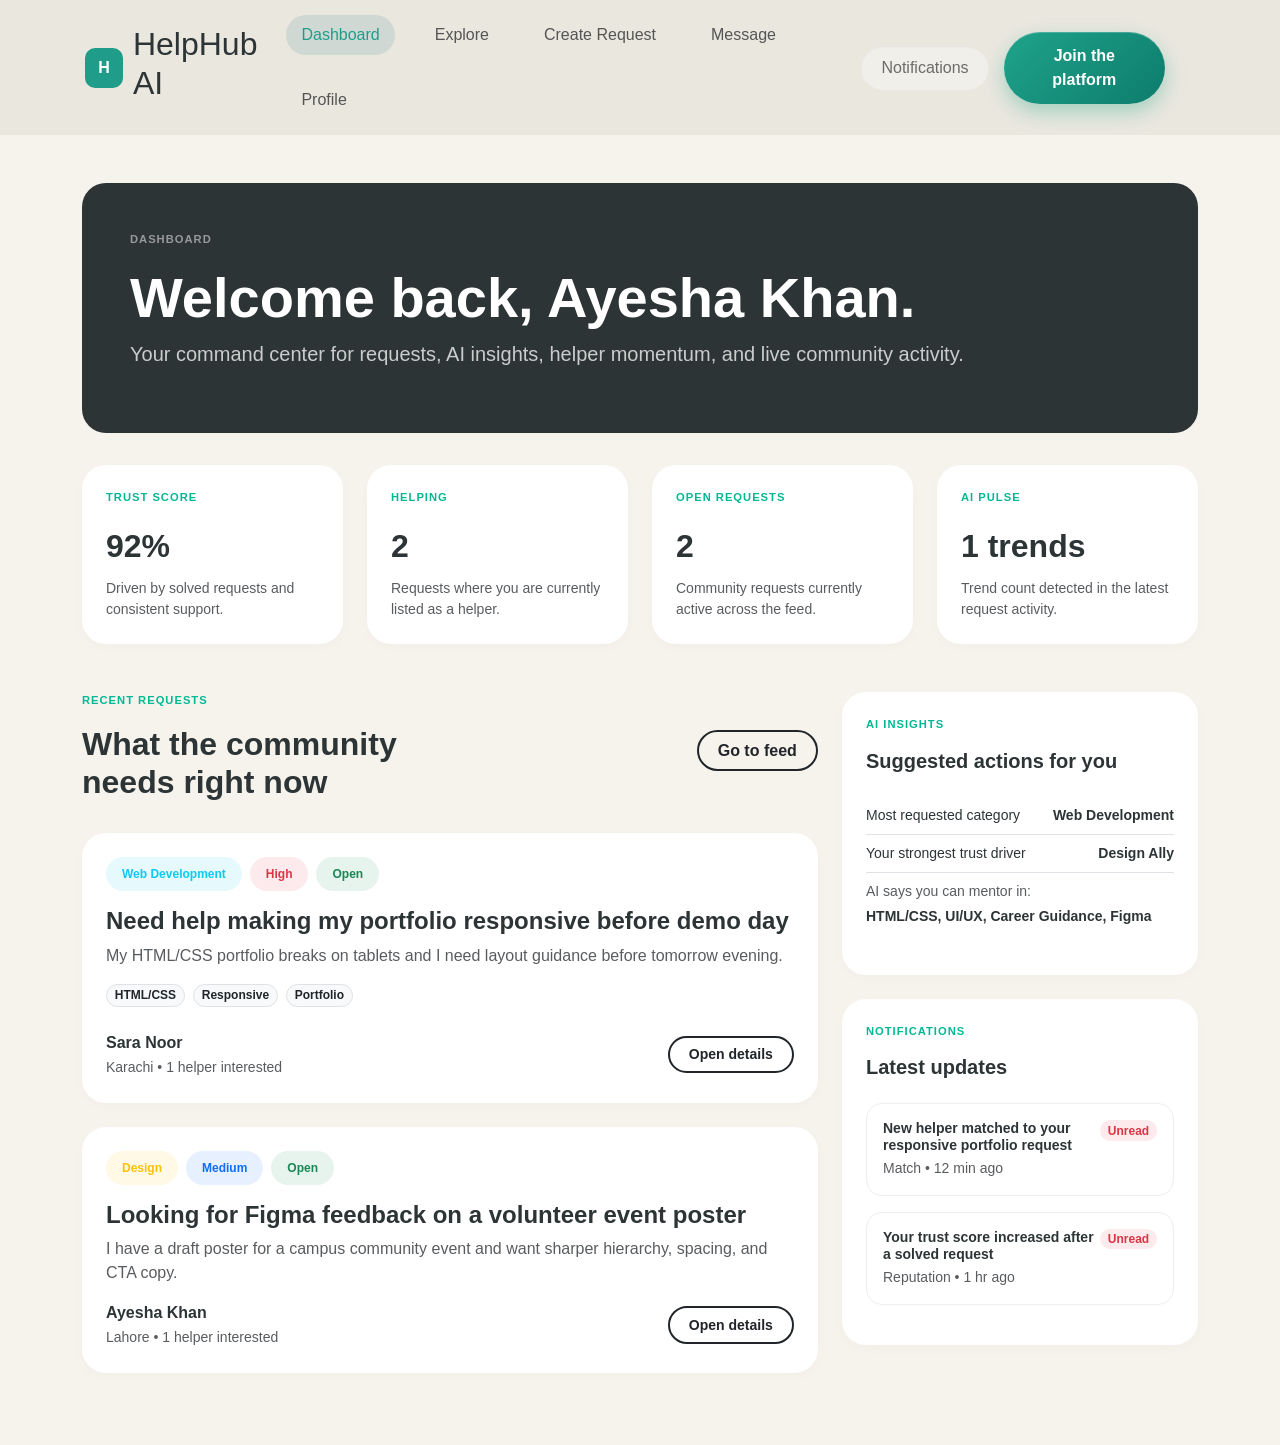
==== dashboard.html @ c514f924 "Hacaton Completed" ====
<!DOCTYPE html>
<html lang="en">
<head>
    <meta charset="UTF-8">
    <meta name="viewport" content="width=device-width, initial-scale=1.0">
    <title>HelpHub AI - Dashboard</title>
    <link href="https://cdn.jsdelivr.net/npm/bootstrap@5.3.0/dist/css/bootstrap.min.css" rel="stylesheet">
    <style>
        :root {
            --bg-color: #f6f3ed;
            --dark-card: #2d3436;
            --accent-green: #00b894;
        }

        body {
            background-color: var(--bg-color);
            font-family: 'Segoe UI', Tahoma, Geneva, Verdana, sans-serif;
            color: #2d3436;
        }

        .custom-card {
            border: none;
            border-radius: 24px;
            background: white;
            box-shadow: 0 4px 12px rgba(0,0,0,0.02);
        }

        .hero-section {
            background-color: var(--dark-card);
            border-radius: 24px;
            padding: 3rem;
            color: white;
            margin-bottom: 2rem;
        }

        .stat-card {
            padding: 1.5rem;
            height: 100%;
        }

        .stat-value {
            font-size: 2rem;
            font-weight: 700;
            margin-bottom: 0.5rem;
        }

        .badge-custom {
            padding: 0.5rem 1rem;
            border-radius: 50px;
            font-weight: 600;
            font-size: 0.75rem;
            text-transform: capitalize;
        }

        .btn-outline-dark {
            border-radius: 50px;
            border-width: 2px;
            font-weight: 600;
            padding: 0.4rem 1.2rem;
        }

        .notification-item {
            background: #fff;
            border: 1px solid #eee;
            border-radius: 16px;
            padding: 1rem;
            margin-bottom: 1rem;
        }

        .small-caps {
            text-transform: uppercase;
            letter-spacing: 1px;
            font-weight: 800;
            font-size: 0.7rem;
            color: var(--accent-green);
        }
        .header{
    width: 100%;
}
/* Header */
.container-header {
    background: #eae7df;
    padding: 15px 25px;
    display: flex;
    align-items: center;
    justify-content: space-between;
}

/* Logo */
.logo {
    display: flex;
    margin-left: 60px;
    cursor: pointer;
    align-items: center;
    gap: 10px;

}

.logo-box {
    background: #1f9d8a;
    color: white;
    width: 40px;
    height: 40px;
    border-radius: 10px;
    display: flex;
    align-items: center;
    justify-content: center;
    font-weight: bold;
}

/* Nav */
.nav {
    display: flex;
    gap: 25px;
}

.nav a {
    text-decoration: none;
    color: #555;
    font-weight: 500;
    padding: 8px 15px;
    border-radius: 20px;
}

.nav a.active {
    background: #cfd8d3;
    color: #1f9d8a;
}

/* Right side */
.right {
    display: flex;
    align-items: center;
    gap: 15px;
}



/* Live community signals (left button) */
.signal-btn {
    border: none;
    background: #f1efea;
    padding: 10px 20px;
    border-radius: 999px;
    color: #6b6b6b;
    font-size: 16px;
    cursor: pointer;
    box-shadow: inset 0 1px 2px rgba(0, 0, 0, 0.05);
}

/* Join the platform (right button) */
.join-btn {
    border: none;
    background: linear-gradient(135deg, #1fa38a, #0d7c6c);
    color: white;
    margin-right: 90px;
    padding: 12px 26px;
    border-radius: 999px;
    cursor: pointer;
    font-weight: 600;
    font-size: 16px;

    /* THIS is the key part */
    box-shadow:
        0 8px 20px rgba(31, 163, 138, 0.35),
        inset 0 1px 0 rgba(255, 255, 255, 0.2);
}

/* Hover effect (important for premium feel) */
.join-btn:hover {
    transform: translateY(-1px);
    box-shadow:
        0 10px 25px rgba(31, 163, 138, 0.45),
        inset 0 1px 0 rgba(255, 255, 255, 0.2);
}

.signal-btn:hover {
    background: #e7e5df;
}

    </style>
</head>
<body>
<header class="header">
        <div class="container-header">

            <!-- Logo -->
            <div class="logo">
                <div class="logo-box">H</div>
                <h2>HelpHub AI</h2>
            </div>

            <!-- Nav Links -->
            <nav class="nav">
                <a href="./dashboard.html" class="active">Dashboard</a>
                <a href="./explore.html">Explore</a>
                <a href="./createrequest.html">Create Request</a>
                <a href="./message.html">Message</a>
                <a href="./profile.html">Profile</a>
            </nav>

            <!-- Right Side -->
            <div class="right">
                <button class="signal-btn">Notifications</button>
                <button class="join-btn">Join the platform</button>
            </div>

        </div>
    </header>
    
<div class="container py-5">
    <header class="hero-section">
        <p class="small-caps text-white-50">Dashboard</p>
        <h1 class="display-4 fw-bold">Welcome back, Ayesha Khan.</h1>
        <p class="lead opacity-75">Your command center for requests, AI insights, helper momentum, and live community activity.</p>
    </header>

    <div class="row g-4 mb-5">
        <div class="col-md-3">
            <div class="custom-card stat-card">
                <p class="small-caps">Trust Score</p>
                <div class="stat-value">92%</div>
                <p class="text-muted small mb-0">Driven by solved requests and consistent support.</p>
            </div>
        </div>
        <div class="col-md-3">
            <div class="custom-card stat-card">
                <p class="small-caps">Helping</p>
                <div class="stat-value">2</div>
                <p class="text-muted small mb-0">Requests where you are currently listed as a helper.</p>
            </div>
        </div>
        <div class="col-md-3">
            <div class="custom-card stat-card">
                <p class="small-caps">Open Requests</p>
                <div class="stat-value">2</div>
                <p class="text-muted small mb-0">Community requests currently active across the feed.</p>
            </div>
        </div>
        <div class="col-md-3">
            <div class="custom-card stat-card">
                <p class="small-caps">AI Pulse</p>
                <div class="stat-value">1 trends</div>
                <p class="text-muted small mb-0">Trend count detected in the latest request activity.</p>
            </div>
        </div>
    </div>

    <div class="row g-4">
        <div class="col-lg-8">
            <div class="d-flex justify-content-between align-items-center mb-4">
                <div>
                    <p class="small-caps">Recent Requests</p>
                    <h2 class="fw-bold">What the community <br>needs right now</h2>
                </div>
                <button class="btn btn-outline-dark">Go to feed</button>
            </div>

            <div class="custom-card p-4 mb-4">
                <div class="d-flex gap-2 mb-3">
                    <span class="badge-custom bg-info bg-opacity-10 text-info">Web Development</span>
                    <span class="badge-custom bg-danger bg-opacity-10 text-danger">High</span>
                    <span class="badge-custom bg-success bg-opacity-10 text-success">Open</span>
                </div>
                <h4 class="fw-bold">Need help making my portfolio responsive before demo day</h4>
                <p class="text-muted">My HTML/CSS portfolio breaks on tablets and I need layout guidance before tomorrow evening.</p>
                <div class="d-flex gap-2 mb-4">
                    <span class="badge bg-light text-dark rounded-pill border">HTML/CSS</span>
                    <span class="badge bg-light text-dark rounded-pill border">Responsive</span>
                    <span class="badge bg-light text-dark rounded-pill border">Portfolio</span>
                </div>
                <div class="d-flex justify-content-between align-items-center">
                    <div>
                        <p class="mb-0 fw-bold">Sara Noor</p>
                        <small class="text-muted">Karachi • 1 helper interested</small>
                    </div>
                    <button class="btn btn-outline-dark btn-sm">Open details</button>
                </div>
            </div>

            <div class="custom-card p-4 mb-4">
                <div class="d-flex gap-2 mb-3">
                    <span class="badge-custom bg-warning bg-opacity-10 text-warning">Design</span>
                    <span class="badge-custom bg-primary bg-opacity-10 text-primary">Medium</span>
                    <span class="badge-custom bg-success bg-opacity-10 text-success">Open</span>
                </div>
                <h4 class="fw-bold">Looking for Figma feedback on a volunteer event poster</h4>
                <p class="text-muted">I have a draft poster for a campus community event and want sharper hierarchy, spacing, and CTA copy.</p>
                <div class="d-flex justify-content-between align-items-center">
                    <div>
                        <p class="mb-0 fw-bold">Ayesha Khan</p>
                        <small class="text-muted">Lahore • 1 helper interested</small>
                    </div>
                    <button class="btn btn-outline-dark btn-sm">Open details</button>
                </div>
            </div>
        </div>

        <div class="col-lg-4">
            <div class="custom-card p-4 mb-4">
                <p class="small-caps">AI Insights</p>
                <h5 class="fw-bold mb-4">Suggested actions for you</h5>
                <ul class="list-unstyled small">
                    <li class="d-flex justify-content-between border-bottom py-2">
                        <span>Most requested category</span>
                        <span class="fw-bold">Web Development</span>
                    </li>
                    <li class="d-flex justify-content-between border-bottom py-2">
                        <span>Your strongest trust driver</span>
                        <span class="fw-bold">Design Ally</span>
                    </li>
                    <li class="py-2">
                        <span class="d-block text-muted mb-1">AI says you can mentor in:</span>
                        <span class="fw-bold">HTML/CSS, UI/UX, Career Guidance, Figma</span>
                    </li>
                </ul>
            </div>

            <div class="custom-card p-4">
                <p class="small-caps">Notifications</p>
                <h5 class="fw-bold mb-4">Latest updates</h5>
                
                <div class="notification-item">
                    <div class="d-flex justify-content-between align-items-start">
                        <h6 class="small fw-bold mb-1">New helper matched to your responsive portfolio request</h6>
                        <span class="badge bg-danger bg-opacity-10 text-danger rounded-pill x-small">Unread</span>
                    </div>
                    <small class="text-muted d-block">Match • 12 min ago</small>
                </div>

                <div class="notification-item">
                    <div class="d-flex justify-content-between align-items-start">
                        <h6 class="small fw-bold mb-1">Your trust score increased after a solved request</h6>
                        <span class="badge bg-danger bg-opacity-10 text-danger rounded-pill x-small">Unread</span>
                    </div>
                    <small class="text-muted d-block">Reputation • 1 hr ago</small>
                </div>
            </div>
        </div>
    </div>
</div>

<script src="https://cdn.jsdelivr.net/npm/bootstrap@5.3.0/dist/js/bootstrap.bundle.min.js"></script>
</body>
</html>
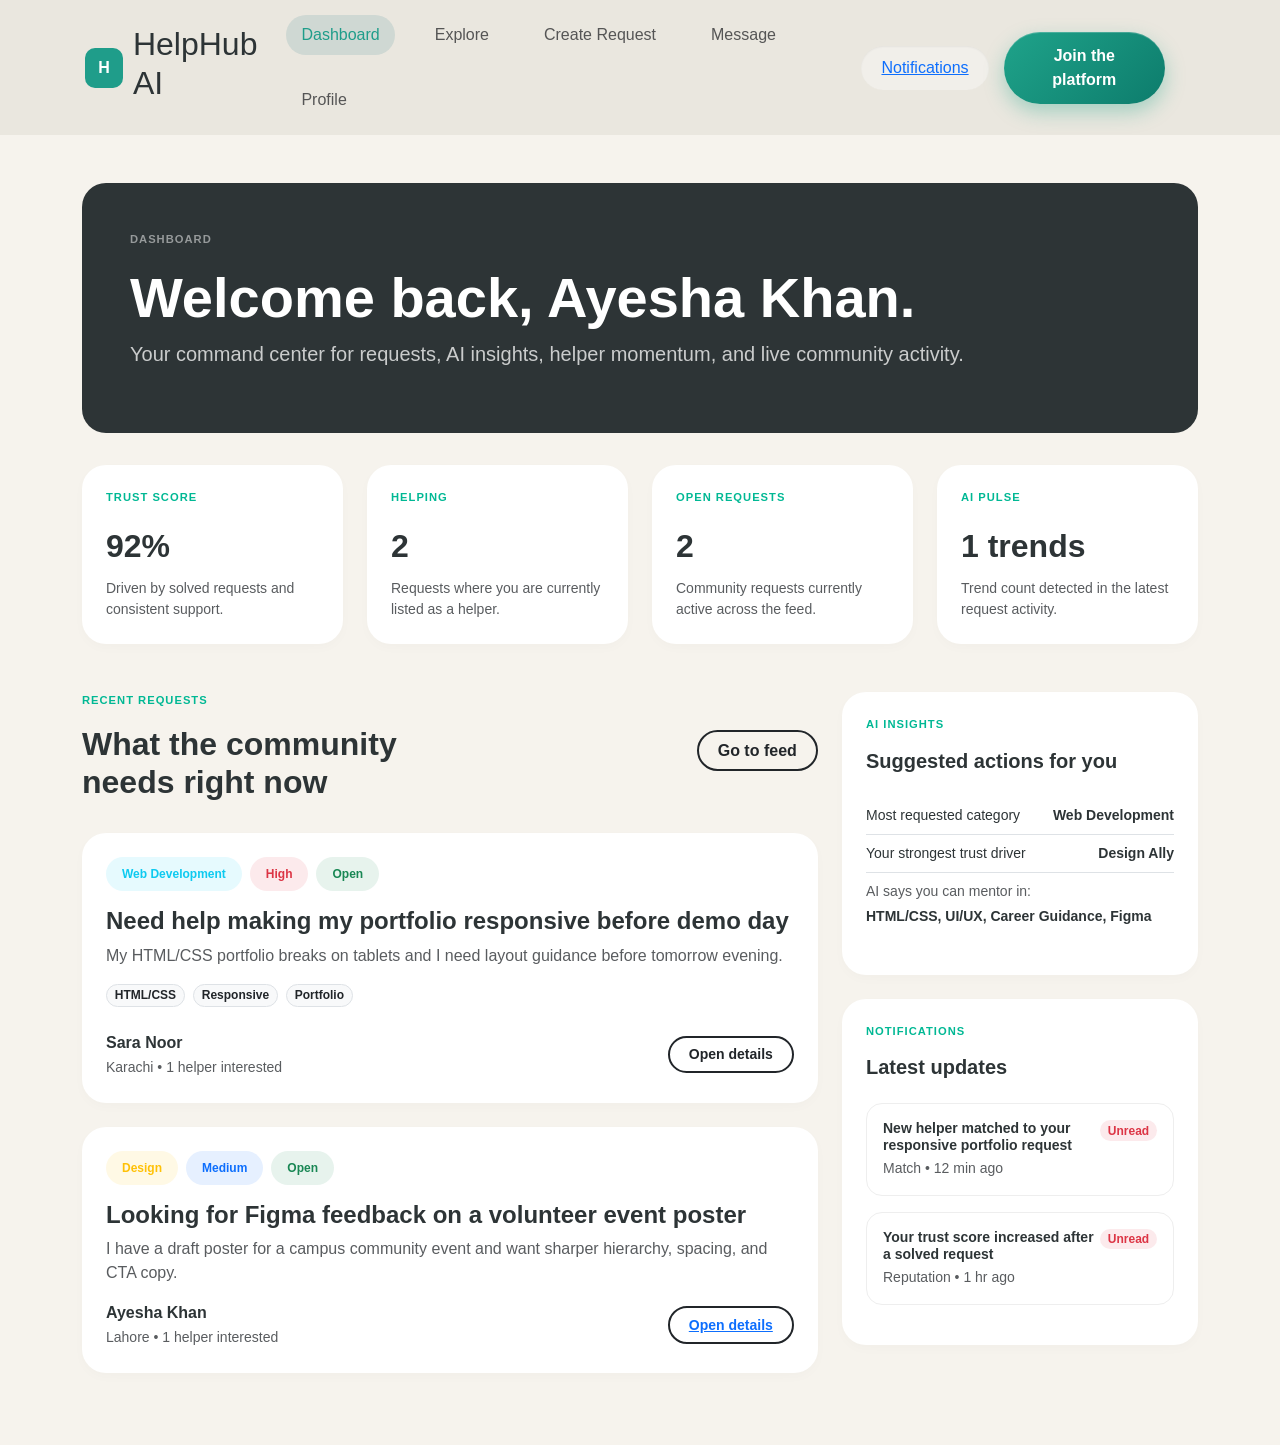
==== commit 8f30d5e0: "Tesk Cmpleted" ====
--- a/dashboard.html
+++ b/dashboard.html
@@ -201,7 +201,7 @@
 
             <!-- Right Side -->
             <div class="right">
-                <button class="signal-btn">Notifications</button>
+                <button class="signal-btn"><a href="./notification.html">Notifications</a></button>
                 <button class="join-btn">Join the platform</button>
             </div>
 
@@ -291,7 +291,7 @@
                         <p class="mb-0 fw-bold">Ayesha Khan</p>
                         <small class="text-muted">Lahore • 1 helper interested</small>
                     </div>
-                    <button class="btn btn-outline-dark btn-sm">Open details</button>
+                    <button class="btn btn-outline-dark btn-sm"><a href="./details.html">Open details</a></button>
                 </div>
             </div>
         </div>
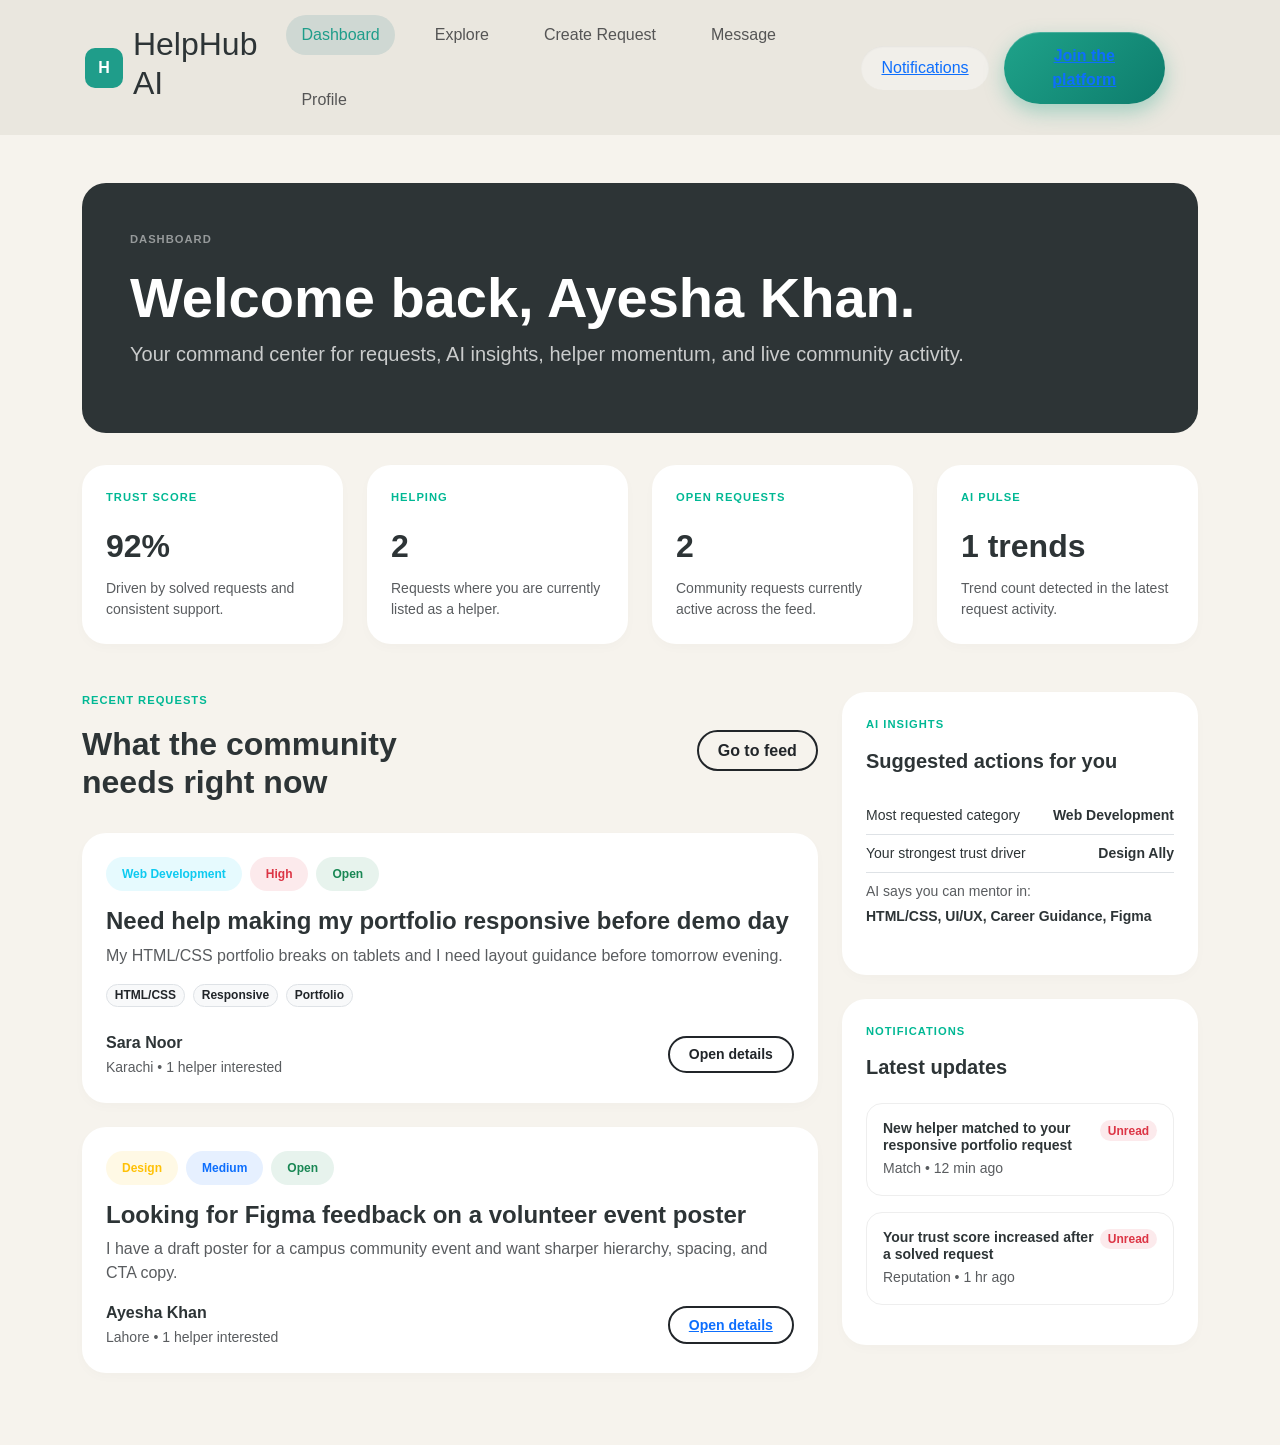
==== commit e45dc59f: "Task Done" ====
--- a/dashboard.html
+++ b/dashboard.html
@@ -202,7 +202,7 @@
             <!-- Right Side -->
             <div class="right">
                 <button class="signal-btn"><a href="./notification.html">Notifications</a></button>
-                <button class="join-btn">Join the platform</button>
+                <button class="join-btn"><a href="./platform.html">Join the platform</a></button>
             </div>
 
         </div>
